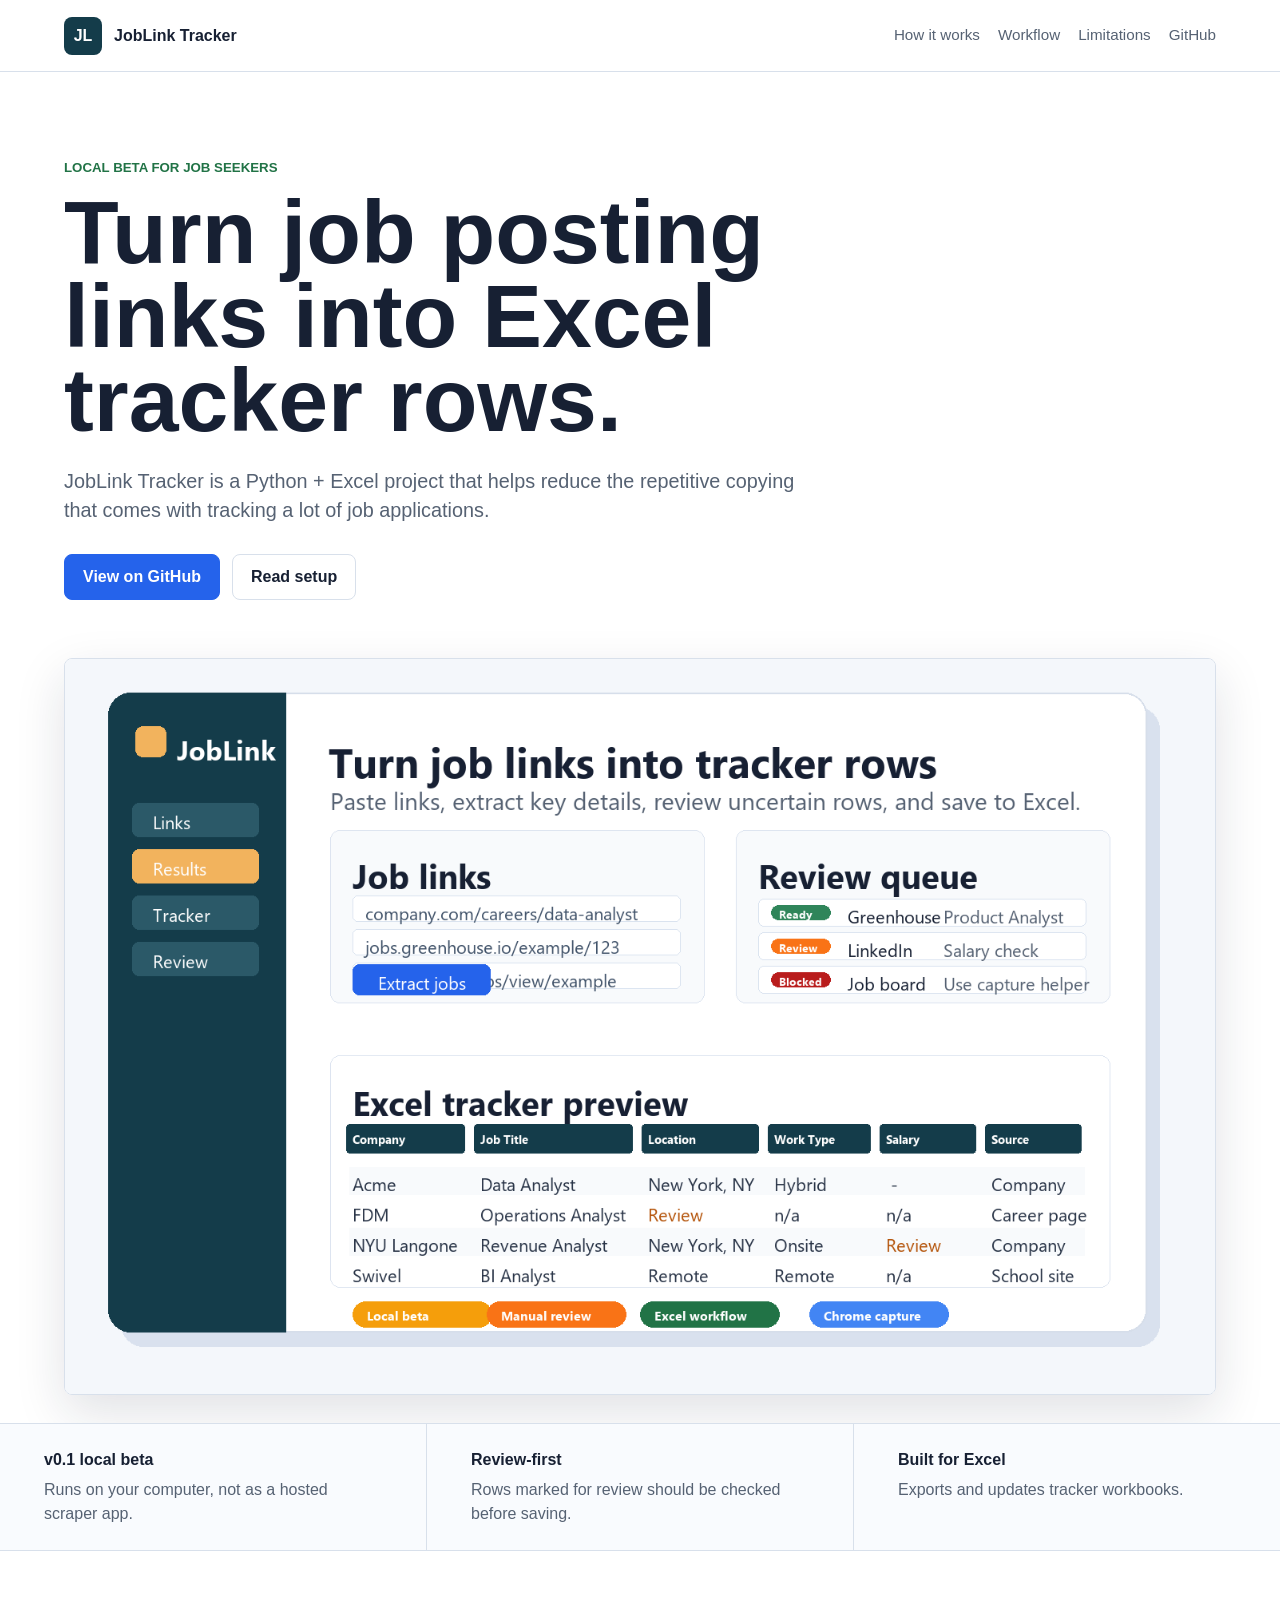
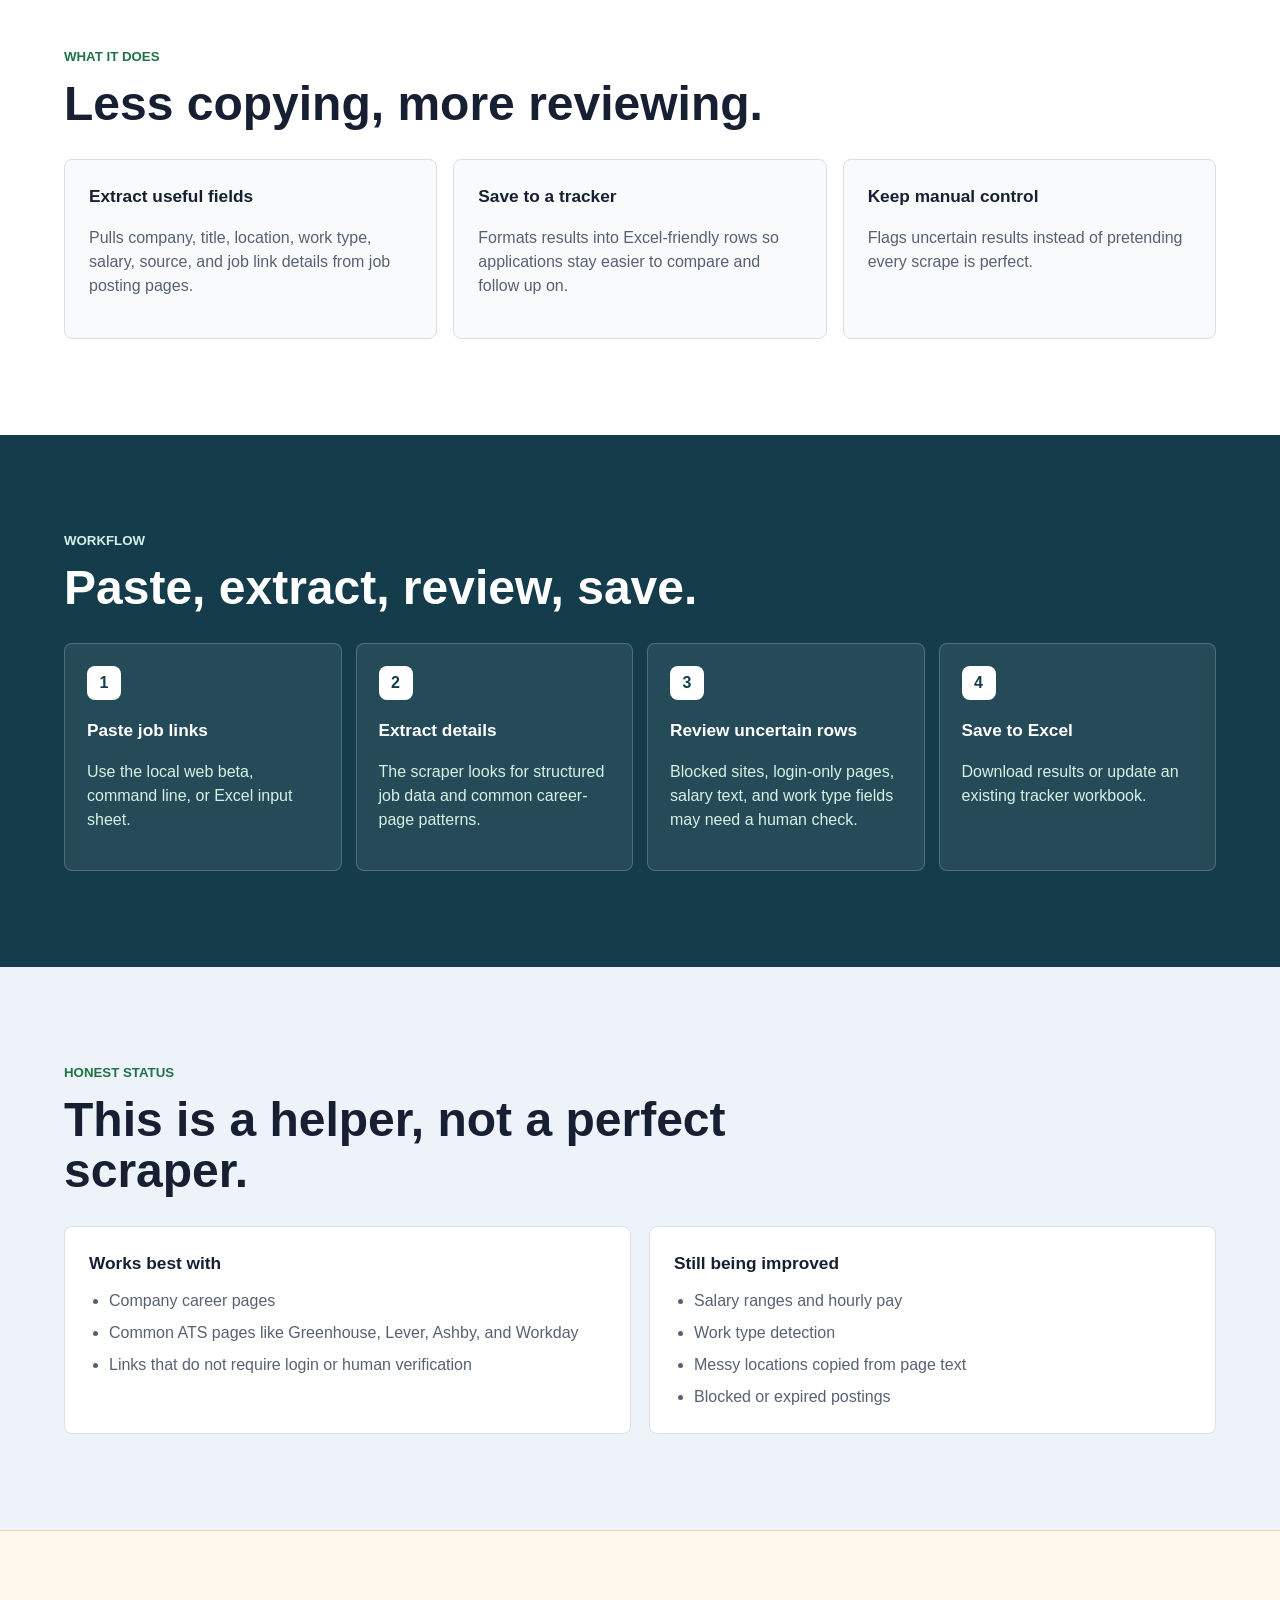
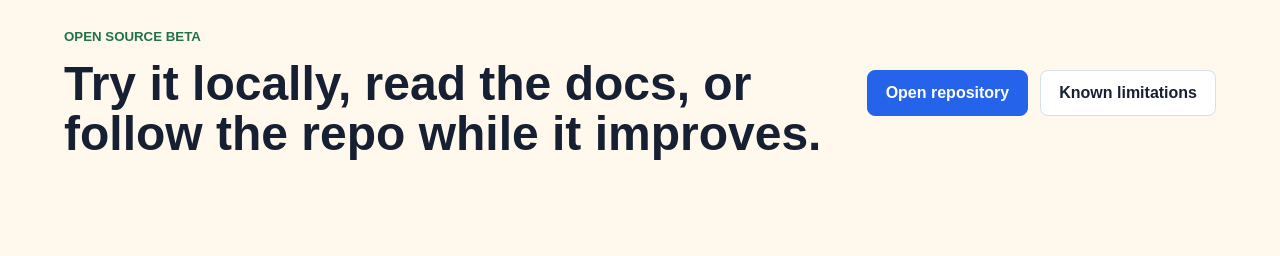
==== docs/index.html @ bec72edc "add project website" ====
<!doctype html>
<html lang="en">
<head>
  <meta charset="utf-8">
  <meta name="viewport" content="width=device-width, initial-scale=1">
  <title>JobLink Tracker</title>
  <meta name="description" content="JobLink Tracker turns job posting links into structured Excel application tracker rows.">
  <link rel="stylesheet" href="site.css">
</head>
<body>
  <header class="site-header">
    <a class="brand" href="#top" aria-label="JobLink Tracker home">
      <span class="brand-mark" aria-hidden="true">JL</span>
      <span>JobLink Tracker</span>
    </a>
    <nav aria-label="Site navigation">
      <a href="#how-it-works">How it works</a>
      <a href="#workflow">Workflow</a>
      <a href="#limitations">Limitations</a>
      <a href="https://github.com/lyjz9/joblink-tracker">GitHub</a>
    </nav>
  </header>

  <main id="top">
    <section class="intro-band">
      <div class="intro-copy">
        <p class="eyebrow">Local beta for job seekers</p>
        <h1>Turn job posting links into Excel tracker rows.</h1>
        <p class="lede">
          JobLink Tracker is a Python + Excel project that helps reduce the repetitive copying that comes with tracking a lot of job applications.
        </p>
        <div class="actions" aria-label="Primary links">
          <a class="button primary" href="https://github.com/lyjz9/joblink-tracker">View on GitHub</a>
          <a class="button secondary" href="https://github.com/lyjz9/joblink-tracker#setup">Read setup</a>
        </div>
      </div>
      <figure class="preview">
        <img src="assets/joblink-preview.png" alt="Preview of JobLink Tracker turning pasted links into reviewable Excel tracker rows.">
      </figure>
    </section>

    <section class="status-strip" aria-label="Project status">
      <div>
        <strong>v0.1 local beta</strong>
        <span>Runs on your computer, not as a hosted scraper app.</span>
      </div>
      <div>
        <strong>Review-first</strong>
        <span>Rows marked for review should be checked before saving.</span>
      </div>
      <div>
        <strong>Built for Excel</strong>
        <span>Exports and updates tracker workbooks.</span>
      </div>
    </section>

    <section class="content-band" id="how-it-works">
      <div class="section-heading">
        <p class="eyebrow">What it does</p>
        <h2>Less copying, more reviewing.</h2>
      </div>
      <div class="feature-grid">
        <article>
          <h3>Extract useful fields</h3>
          <p>Pulls company, title, location, work type, salary, source, and job link details from job posting pages.</p>
        </article>
        <article>
          <h3>Save to a tracker</h3>
          <p>Formats results into Excel-friendly rows so applications stay easier to compare and follow up on.</p>
        </article>
        <article>
          <h3>Keep manual control</h3>
          <p>Flags uncertain results instead of pretending every scrape is perfect.</p>
        </article>
      </div>
    </section>

    <section class="workflow-band" id="workflow">
      <div class="section-heading">
        <p class="eyebrow">Workflow</p>
        <h2>Paste, extract, review, save.</h2>
      </div>
      <ol class="steps">
        <li>
          <span>1</span>
          <div>
            <h3>Paste job links</h3>
            <p>Use the local web beta, command line, or Excel input sheet.</p>
          </div>
        </li>
        <li>
          <span>2</span>
          <div>
            <h3>Extract details</h3>
            <p>The scraper looks for structured job data and common career-page patterns.</p>
          </div>
        </li>
        <li>
          <span>3</span>
          <div>
            <h3>Review uncertain rows</h3>
            <p>Blocked sites, login-only pages, salary text, and work type fields may need a human check.</p>
          </div>
        </li>
        <li>
          <span>4</span>
          <div>
            <h3>Save to Excel</h3>
            <p>Download results or update an existing tracker workbook.</p>
          </div>
        </li>
      </ol>
    </section>

    <section class="content-band muted" id="limitations">
      <div class="section-heading">
        <p class="eyebrow">Honest status</p>
        <h2>This is a helper, not a perfect scraper.</h2>
      </div>
      <div class="split-list">
        <div>
          <h3>Works best with</h3>
          <ul>
            <li>Company career pages</li>
            <li>Common ATS pages like Greenhouse, Lever, Ashby, and Workday</li>
            <li>Links that do not require login or human verification</li>
          </ul>
        </div>
        <div>
          <h3>Still being improved</h3>
          <ul>
            <li>Salary ranges and hourly pay</li>
            <li>Work type detection</li>
            <li>Messy locations copied from page text</li>
            <li>Blocked or expired postings</li>
          </ul>
        </div>
      </div>
    </section>

    <section class="cta-band">
      <div>
        <p class="eyebrow">Open source beta</p>
        <h2>Try it locally, read the docs, or follow the repo while it improves.</h2>
      </div>
      <div class="actions">
        <a class="button primary" href="https://github.com/lyjz9/joblink-tracker">Open repository</a>
        <a class="button secondary" href="https://github.com/lyjz9/joblink-tracker/blob/main/docs/known_limitations.md">Known limitations</a>
      </div>
    </section>
  </main>
</body>
</html>
---- docs/site.css ----
:root {
  color-scheme: light;
  --ink: #172033;
  --muted: #566273;
  --line: #d8e0eb;
  --paper: #ffffff;
  --soft: #f4f7fb;
  --deep: #143c4a;
  --blue: #2563eb;
  --green: #217346;
  --amber: #f59e0b;
  --orange: #f97316;
}

* {
  box-sizing: border-box;
}

html {
  scroll-behavior: smooth;
}

body {
  margin: 0;
  font-family: "Segoe UI", Arial, sans-serif;
  color: var(--ink);
  background: var(--soft);
  line-height: 1.5;
}

a {
  color: inherit;
}

.site-header {
  position: sticky;
  top: 0;
  z-index: 10;
  display: flex;
  align-items: center;
  justify-content: space-between;
  gap: 24px;
  min-height: 72px;
  padding: 14px clamp(20px, 5vw, 72px);
  background: rgba(255, 255, 255, 0.95);
  border-bottom: 1px solid var(--line);
  backdrop-filter: blur(10px);
}

.brand {
  display: inline-flex;
  align-items: center;
  gap: 12px;
  font-weight: 750;
  text-decoration: none;
}

.brand-mark {
  display: inline-grid;
  place-items: center;
  width: 38px;
  height: 38px;
  border-radius: 8px;
  color: white;
  background: var(--deep);
}

nav {
  display: flex;
  flex-wrap: wrap;
  justify-content: flex-end;
  gap: 8px 18px;
  color: var(--muted);
  font-size: 0.95rem;
}

nav a {
  text-decoration: none;
}

nav a:hover {
  color: var(--ink);
}

.intro-band {
  padding: clamp(42px, 7vw, 86px) clamp(20px, 5vw, 72px) 28px;
  background: var(--paper);
}

.intro-copy {
  max-width: 980px;
}

.eyebrow {
  margin: 0 0 12px;
  color: var(--green);
  font-size: 0.83rem;
  font-weight: 800;
  text-transform: uppercase;
}

h1,
h2,
h3,
p {
  overflow-wrap: anywhere;
}

h1 {
  max-width: 900px;
  margin: 0;
  font-size: 5.6rem;
  line-height: 0.94;
  letter-spacing: 0;
}

h2 {
  margin: 0;
  font-size: 3rem;
  line-height: 1.05;
  letter-spacing: 0;
}

h3 {
  margin: 0 0 8px;
  font-size: 1.08rem;
}

.lede {
  max-width: 760px;
  margin: 24px 0 0;
  color: var(--muted);
  font-size: 1.24rem;
}

.actions {
  display: flex;
  flex-wrap: wrap;
  gap: 12px;
  margin-top: 28px;
}

.button {
  display: inline-flex;
  align-items: center;
  justify-content: center;
  min-height: 46px;
  padding: 0 18px;
  border-radius: 8px;
  border: 1px solid var(--line);
  font-weight: 700;
  text-decoration: none;
}

.button.primary {
  color: #ffffff;
  background: var(--blue);
  border-color: var(--blue);
}

.button.secondary {
  color: var(--ink);
  background: #ffffff;
}

.preview {
  margin: clamp(32px, 6vw, 58px) auto 0;
  max-width: 1180px;
}

.preview img {
  display: block;
  width: 100%;
  height: auto;
  border: 1px solid var(--line);
  border-radius: 8px;
  box-shadow: 0 18px 50px rgba(23, 32, 51, 0.13);
}

.status-strip {
  display: grid;
  grid-template-columns: repeat(3, minmax(0, 1fr));
  gap: 1px;
  background: var(--line);
  border-top: 1px solid var(--line);
  border-bottom: 1px solid var(--line);
}

.status-strip div {
  min-height: 116px;
  padding: 24px clamp(20px, 5vw, 44px);
  background: #f9fbfe;
}

.status-strip strong,
.status-strip span {
  display: block;
}

.status-strip span {
  margin-top: 6px;
  color: var(--muted);
}

.content-band,
.workflow-band,
.cta-band {
  padding: clamp(54px, 8vw, 96px) clamp(20px, 5vw, 72px);
}

.content-band {
  background: var(--paper);
}

.content-band.muted {
  background: #edf3f8;
}

.section-heading {
  max-width: 780px;
  margin-bottom: 30px;
}

.feature-grid {
  display: grid;
  grid-template-columns: repeat(3, minmax(0, 1fr));
  gap: 16px;
}

.feature-grid article {
  min-height: 172px;
  padding: 24px;
  background: #f8fafc;
  border: 1px solid var(--line);
  border-radius: 8px;
}

.feature-grid p,
.steps p,
.split-list p,
.split-list li {
  color: var(--muted);
}

.workflow-band {
  background: var(--deep);
  color: #ffffff;
}

.workflow-band .eyebrow,
.workflow-band p {
  color: #d6f1e4;
}

.steps {
  display: grid;
  grid-template-columns: repeat(4, minmax(0, 1fr));
  gap: 14px;
  padding: 0;
  margin: 0;
  list-style: none;
}

.steps li {
  min-height: 214px;
  padding: 22px;
  background: rgba(255, 255, 255, 0.08);
  border: 1px solid rgba(255, 255, 255, 0.2);
  border-radius: 8px;
}

.steps span {
  display: inline-grid;
  place-items: center;
  width: 34px;
  height: 34px;
  margin-bottom: 18px;
  color: var(--deep);
  background: #ffffff;
  border-radius: 8px;
  font-weight: 800;
}

.split-list {
  display: grid;
  grid-template-columns: repeat(2, minmax(0, 1fr));
  gap: 18px;
}

.split-list > div {
  padding: 24px;
  background: #ffffff;
  border: 1px solid var(--line);
  border-radius: 8px;
}

.split-list ul {
  padding-left: 20px;
  margin: 12px 0 0;
}

.split-list li + li {
  margin-top: 8px;
}

.cta-band {
  display: flex;
  align-items: center;
  justify-content: space-between;
  gap: 30px;
  background: #fff8ed;
  border-top: 1px solid #f3d5a8;
}

.cta-band h2 {
  max-width: 760px;
}

.cta-band .actions {
  margin-top: 0;
}

@media (max-width: 860px) {
  .site-header,
  .cta-band {
    align-items: flex-start;
    flex-direction: column;
  }

  nav {
    justify-content: flex-start;
  }

  .status-strip,
  .feature-grid,
  .steps,
  .split-list {
    grid-template-columns: 1fr;
  }

  h1 {
    font-size: 3.4rem;
  }

  h2 {
    font-size: 2.15rem;
  }

  .steps li,
  .feature-grid article {
    min-height: auto;
  }
}

@media (max-width: 520px) {
  h1 {
    font-size: 2.65rem;
  }

  h2 {
    font-size: 1.85rem;
  }
}
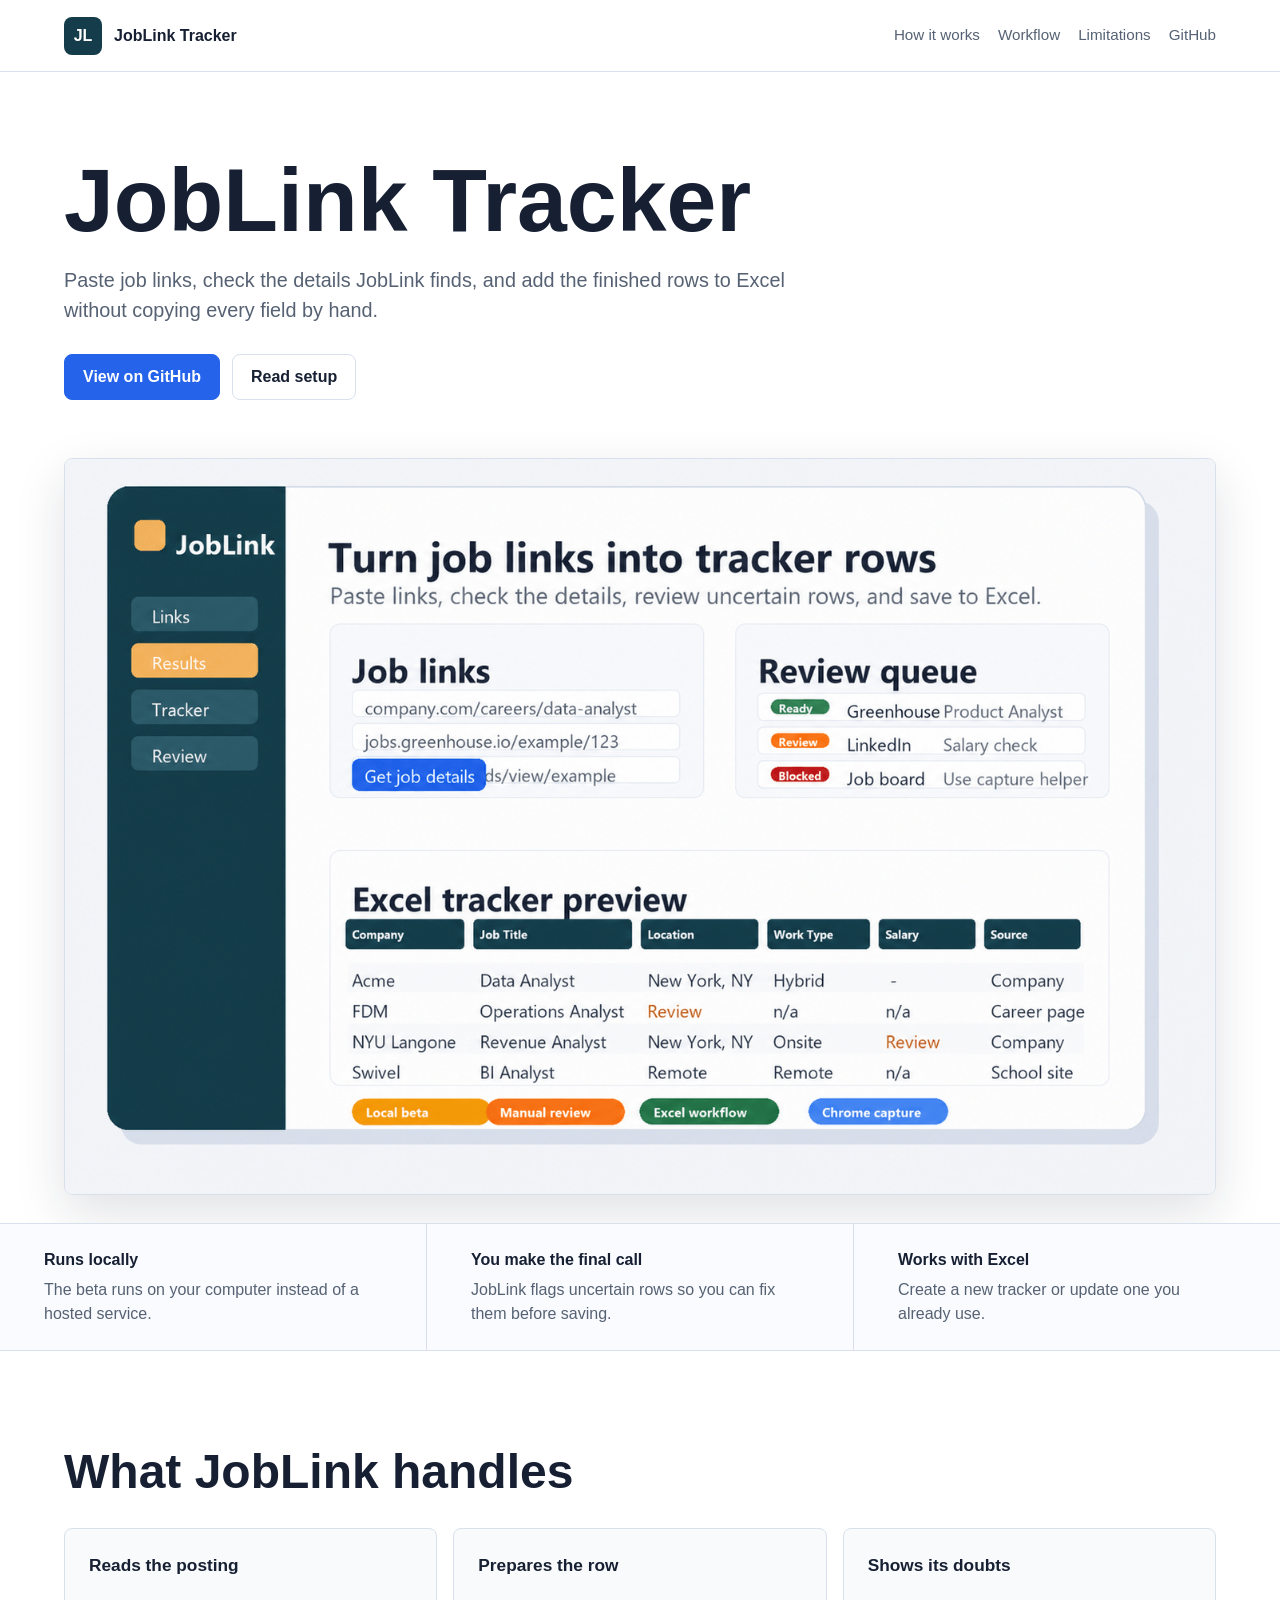
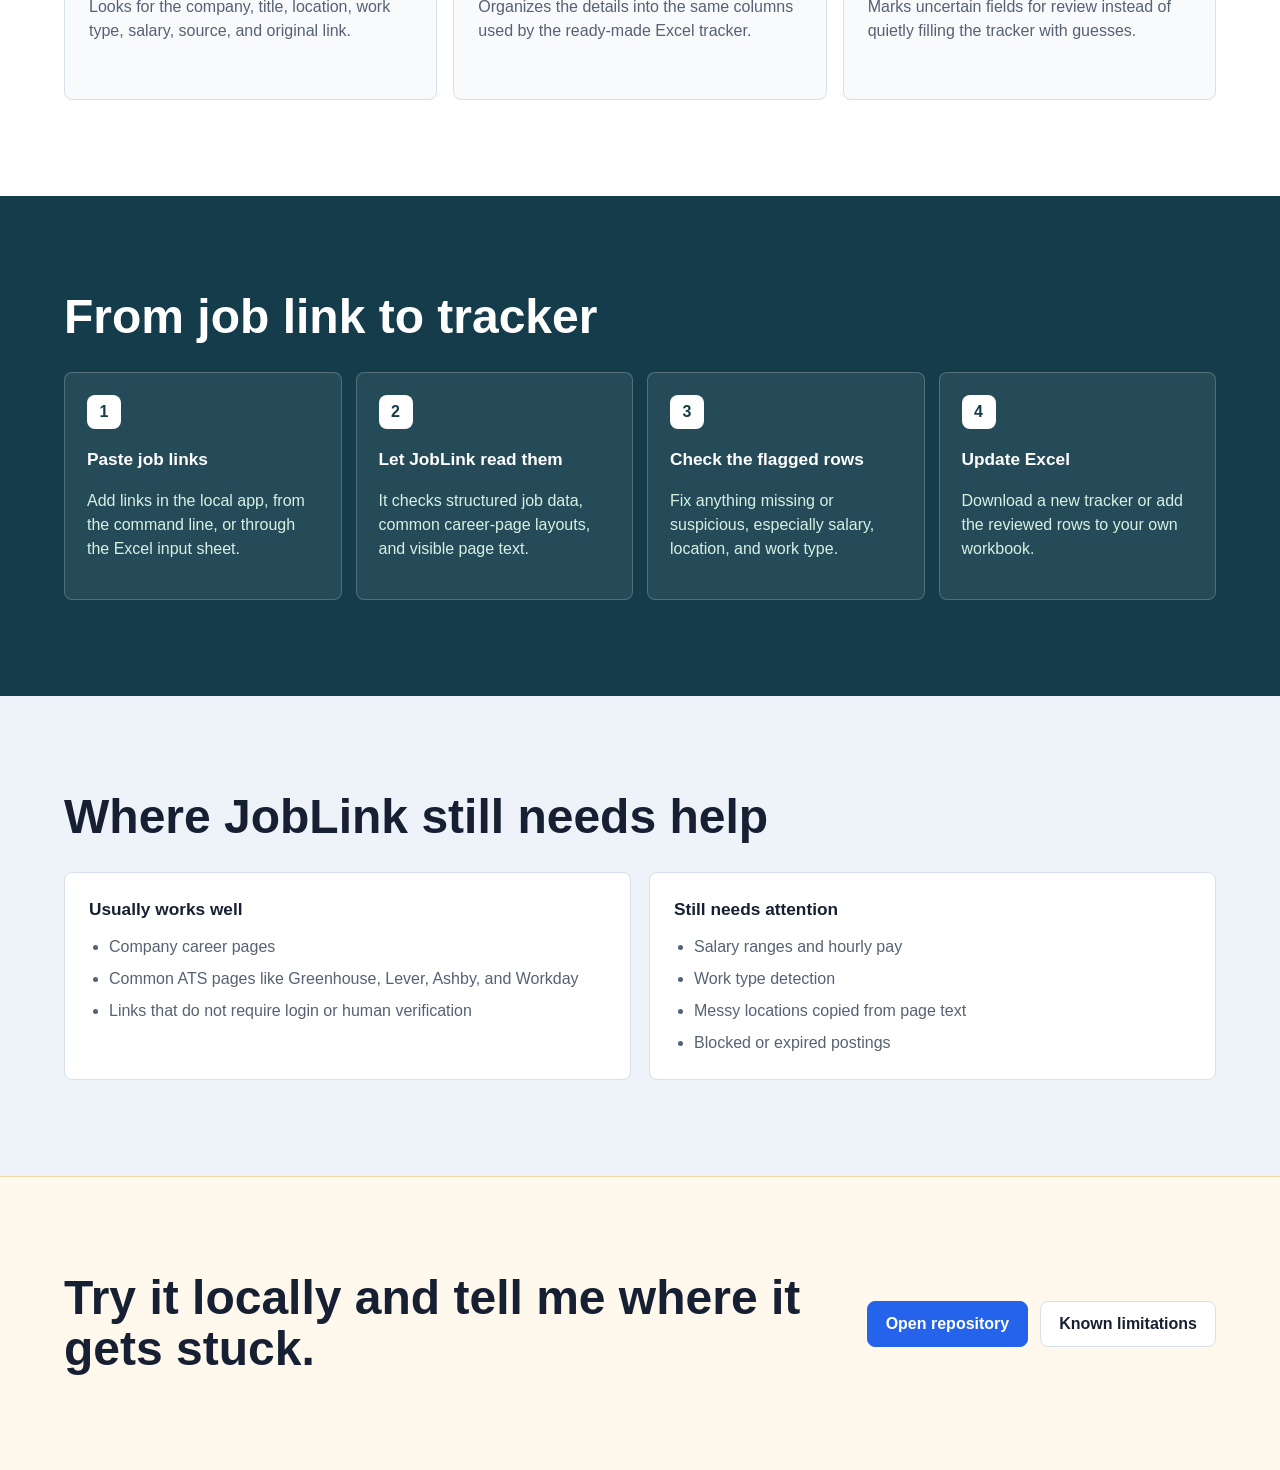
==== commit fd8c22ff: "Humanize public-facing copy" ====
--- a/docs/index.html
+++ b/docs/index.html
@@ -4,7 +4,7 @@
   <meta charset="utf-8">
   <meta name="viewport" content="width=device-width, initial-scale=1">
   <title>JobLink Tracker</title>
-  <meta name="description" content="JobLink Tracker turns job posting links into structured Excel application tracker rows.">
+  <meta name="description" content="JobLink Tracker pulls useful details from job postings and adds reviewed rows to Excel.">
   <link rel="stylesheet" href="site.css">
 </head>
 <body>
@@ -24,10 +24,9 @@
   <main id="top">
     <section class="intro-band">
       <div class="intro-copy">
-        <p class="eyebrow">Local beta for job seekers</p>
-        <h1>Turn job posting links into Excel tracker rows.</h1>
+        <h1>JobLink Tracker</h1>
         <p class="lede">
-          JobLink Tracker is a Python + Excel project that helps reduce the repetitive copying that comes with tracking a lot of job applications.
+          Paste job links, check the details JobLink finds, and add the finished rows to Excel without copying every field by hand.
         </p>
         <div class="actions" aria-label="Primary links">
           <a class="button primary" href="https://github.com/lyjz9/joblink-tracker">View on GitHub</a>
@@ -35,78 +34,76 @@
         </div>
       </div>
       <figure class="preview">
-        <img src="assets/joblink-preview.png" alt="Preview of JobLink Tracker turning pasted links into reviewable Excel tracker rows.">
+        <img src="assets/joblink-preview.png?v=2" alt="Preview of JobLink Tracker turning pasted links into reviewable Excel tracker rows.">
       </figure>
     </section>
 
     <section class="status-strip" aria-label="Project status">
       <div>
-        <strong>v0.1 local beta</strong>
-        <span>Runs on your computer, not as a hosted scraper app.</span>
+        <strong>Runs locally</strong>
+        <span>The beta runs on your computer instead of a hosted service.</span>
       </div>
       <div>
-        <strong>Review-first</strong>
-        <span>Rows marked for review should be checked before saving.</span>
+        <strong>You make the final call</strong>
+        <span>JobLink flags uncertain rows so you can fix them before saving.</span>
       </div>
       <div>
-        <strong>Built for Excel</strong>
-        <span>Exports and updates tracker workbooks.</span>
+        <strong>Works with Excel</strong>
+        <span>Create a new tracker or update one you already use.</span>
       </div>
     </section>
 
     <section class="content-band" id="how-it-works">
       <div class="section-heading">
-        <p class="eyebrow">What it does</p>
-        <h2>Less copying, more reviewing.</h2>
+        <h2>What JobLink handles</h2>
       </div>
       <div class="feature-grid">
         <article>
-          <h3>Extract useful fields</h3>
-          <p>Pulls company, title, location, work type, salary, source, and job link details from job posting pages.</p>
+          <h3>Reads the posting</h3>
+          <p>Looks for the company, title, location, work type, salary, source, and original link.</p>
         </article>
         <article>
-          <h3>Save to a tracker</h3>
-          <p>Formats results into Excel-friendly rows so applications stay easier to compare and follow up on.</p>
+          <h3>Prepares the row</h3>
+          <p>Organizes the details into the same columns used by the ready-made Excel tracker.</p>
         </article>
         <article>
-          <h3>Keep manual control</h3>
-          <p>Flags uncertain results instead of pretending every scrape is perfect.</p>
+          <h3>Shows its doubts</h3>
+          <p>Marks uncertain fields for review instead of quietly filling the tracker with guesses.</p>
         </article>
       </div>
     </section>
 
     <section class="workflow-band" id="workflow">
       <div class="section-heading">
-        <p class="eyebrow">Workflow</p>
-        <h2>Paste, extract, review, save.</h2>
+        <h2>From job link to tracker</h2>
       </div>
       <ol class="steps">
         <li>
           <span>1</span>
           <div>
             <h3>Paste job links</h3>
-            <p>Use the local web beta, command line, or Excel input sheet.</p>
+            <p>Add links in the local app, from the command line, or through the Excel input sheet.</p>
           </div>
         </li>
         <li>
           <span>2</span>
           <div>
-            <h3>Extract details</h3>
-            <p>The scraper looks for structured job data and common career-page patterns.</p>
+            <h3>Let JobLink read them</h3>
+            <p>It checks structured job data, common career-page layouts, and visible page text.</p>
           </div>
         </li>
         <li>
           <span>3</span>
           <div>
-            <h3>Review uncertain rows</h3>
-            <p>Blocked sites, login-only pages, salary text, and work type fields may need a human check.</p>
+            <h3>Check the flagged rows</h3>
+            <p>Fix anything missing or suspicious, especially salary, location, and work type.</p>
           </div>
         </li>
         <li>
           <span>4</span>
           <div>
-            <h3>Save to Excel</h3>
-            <p>Download results or update an existing tracker workbook.</p>
+            <h3>Update Excel</h3>
+            <p>Download a new tracker or add the reviewed rows to your own workbook.</p>
           </div>
         </li>
       </ol>
@@ -114,12 +111,11 @@
 
     <section class="content-band muted" id="limitations">
       <div class="section-heading">
-        <p class="eyebrow">Honest status</p>
-        <h2>This is a helper, not a perfect scraper.</h2>
+        <h2>Where JobLink still needs help</h2>
       </div>
       <div class="split-list">
         <div>
-          <h3>Works best with</h3>
+          <h3>Usually works well</h3>
           <ul>
             <li>Company career pages</li>
             <li>Common ATS pages like Greenhouse, Lever, Ashby, and Workday</li>
@@ -127,7 +123,7 @@
           </ul>
         </div>
         <div>
-          <h3>Still being improved</h3>
+          <h3>Still needs attention</h3>
           <ul>
             <li>Salary ranges and hourly pay</li>
             <li>Work type detection</li>
@@ -140,8 +136,7 @@
 
     <section class="cta-band">
       <div>
-        <p class="eyebrow">Open source beta</p>
-        <h2>Try it locally, read the docs, or follow the repo while it improves.</h2>
+        <h2>Try it locally and tell me where it gets stuck.</h2>
       </div>
       <div class="actions">
         <a class="button primary" href="https://github.com/lyjz9/joblink-tracker">Open repository</a>
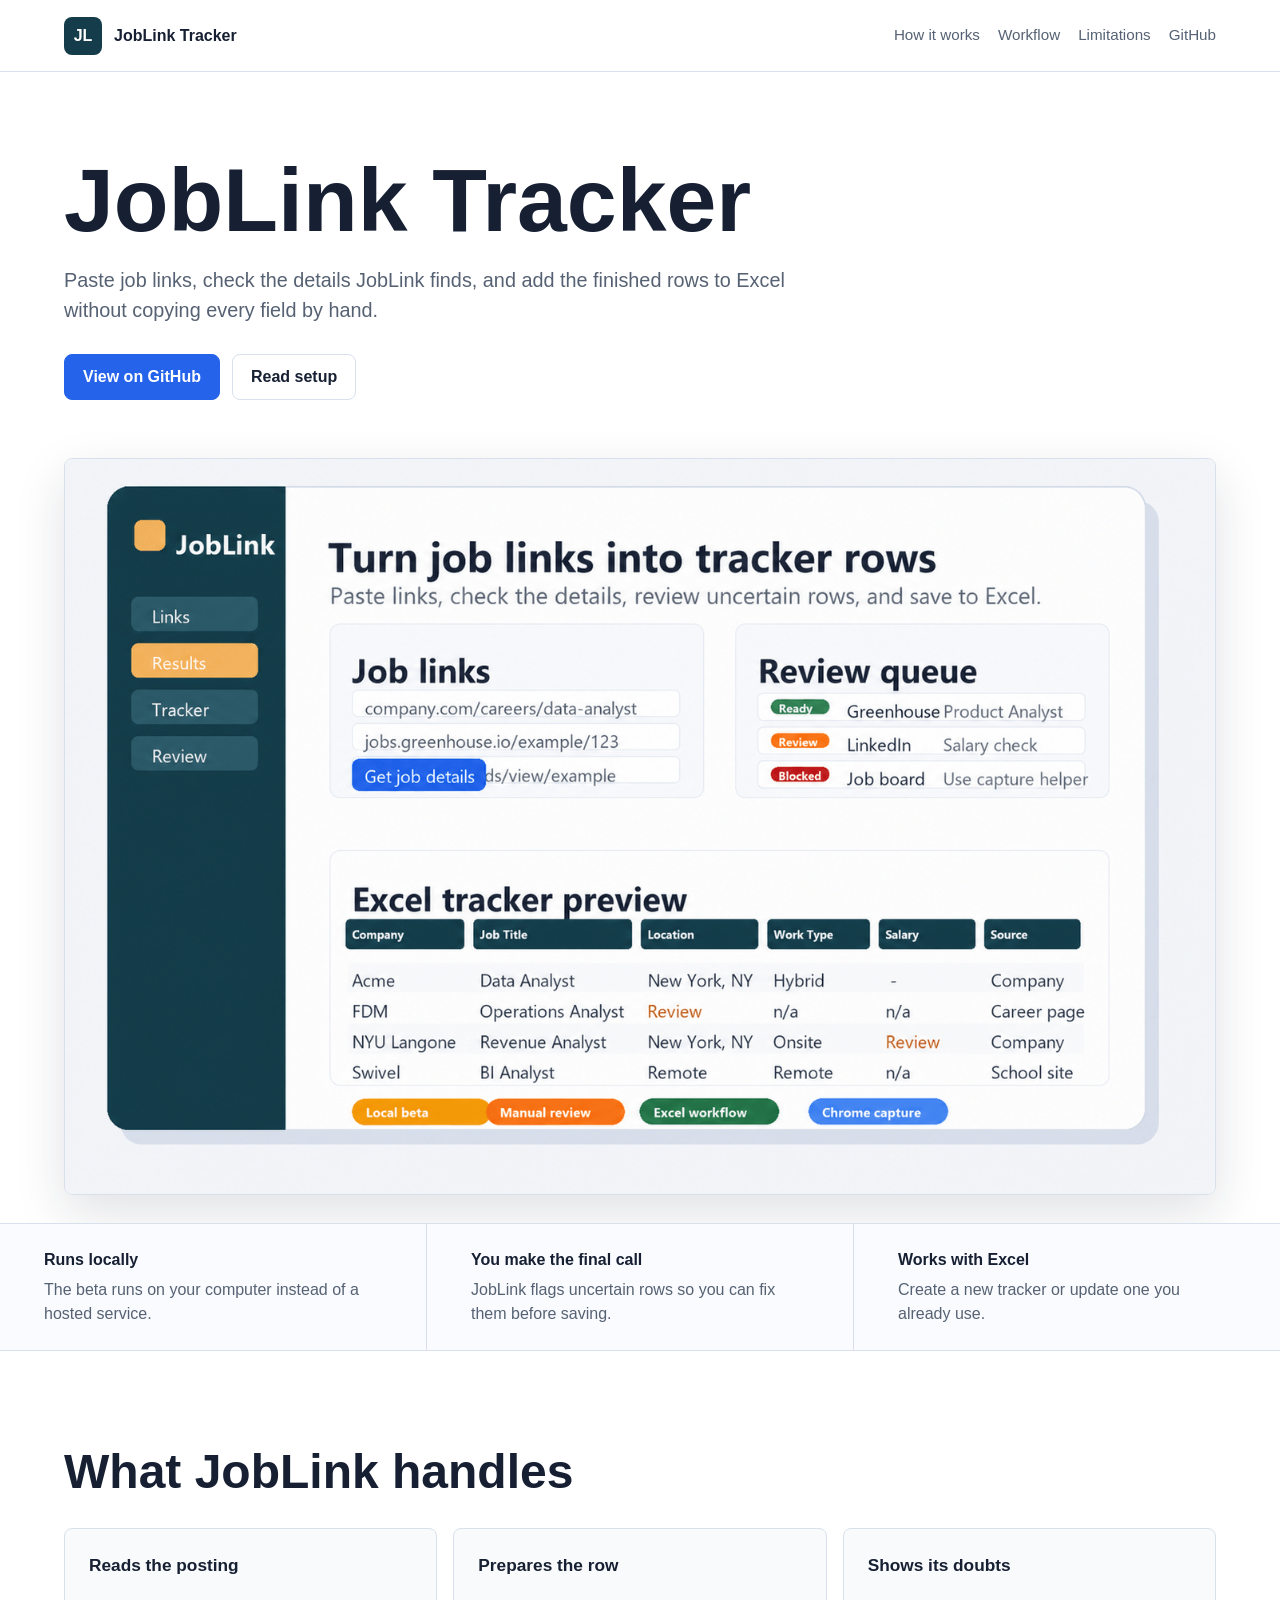
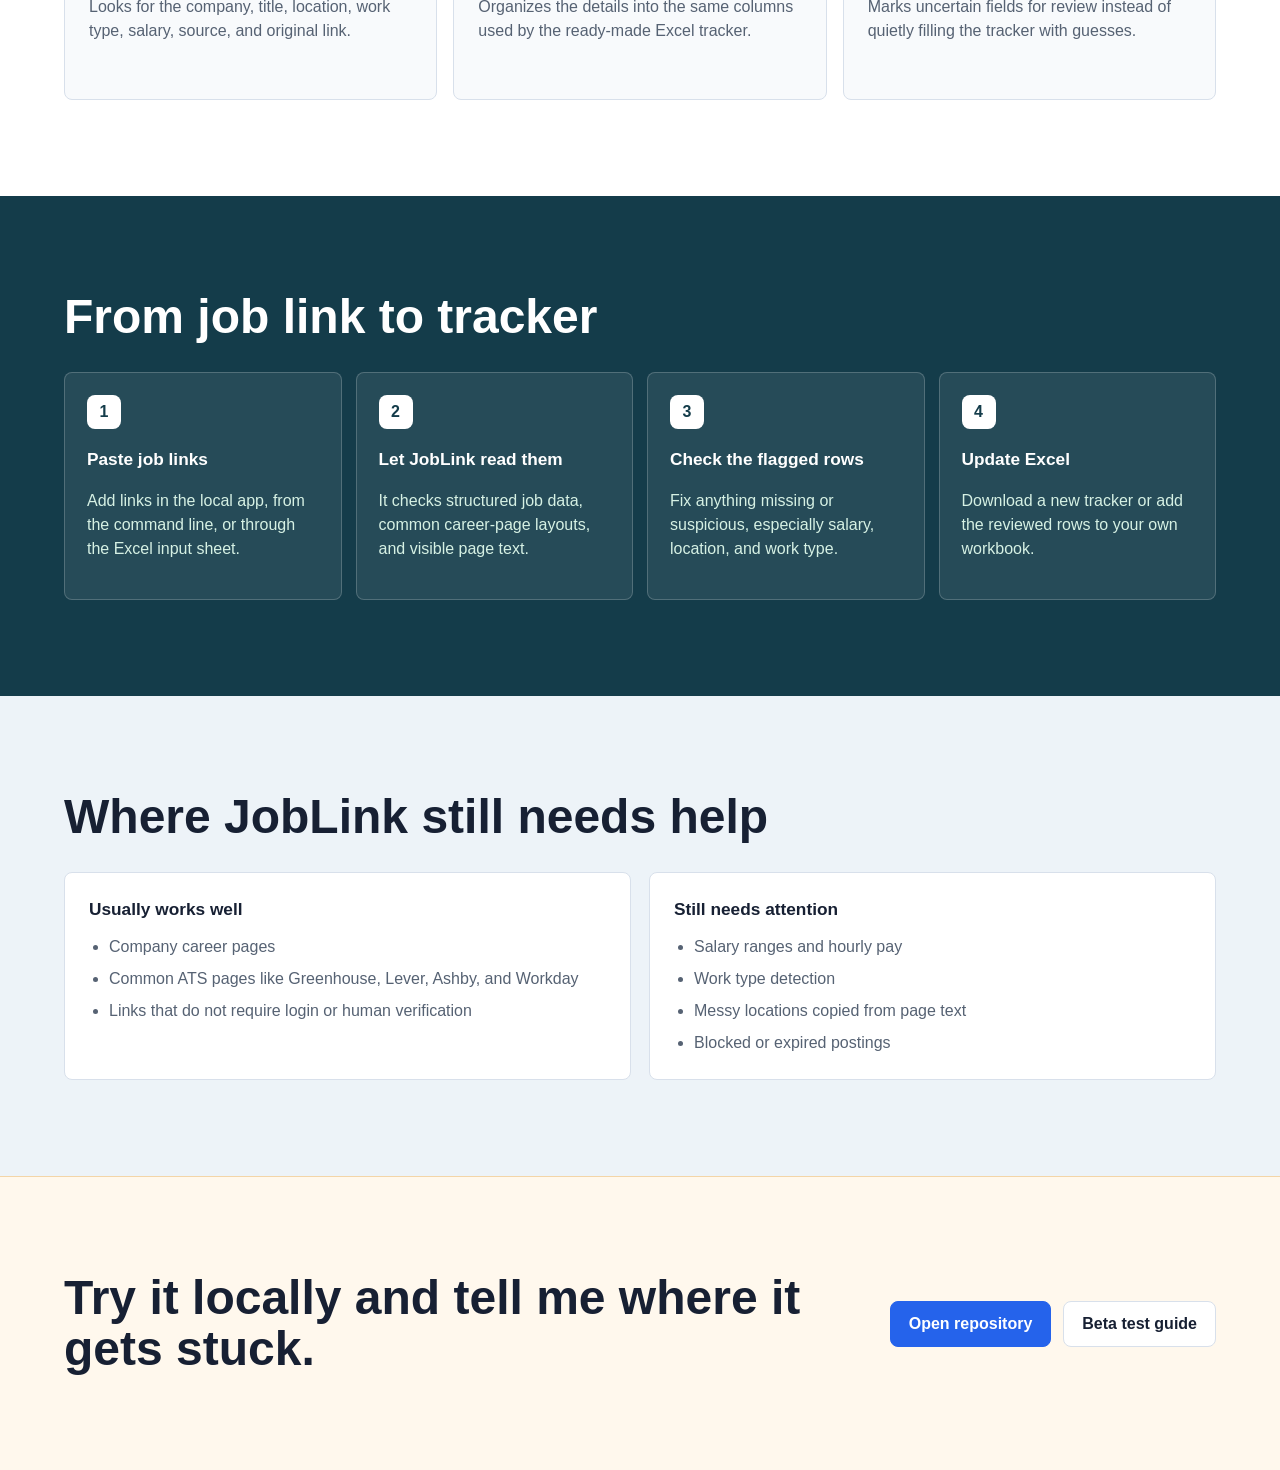
==== commit 0dc967c1: "Add private beta testing guide" ====
--- a/docs/index.html
+++ b/docs/index.html
@@ -140,7 +140,7 @@
       </div>
       <div class="actions">
         <a class="button primary" href="https://github.com/lyjz9/joblink-tracker">Open repository</a>
-        <a class="button secondary" href="https://github.com/lyjz9/joblink-tracker/blob/main/docs/known_limitations.md">Known limitations</a>
+        <a class="button secondary" href="https://github.com/lyjz9/joblink-tracker/blob/main/docs/beta_testing.md">Beta test guide</a>
       </div>
     </section>
   </main>
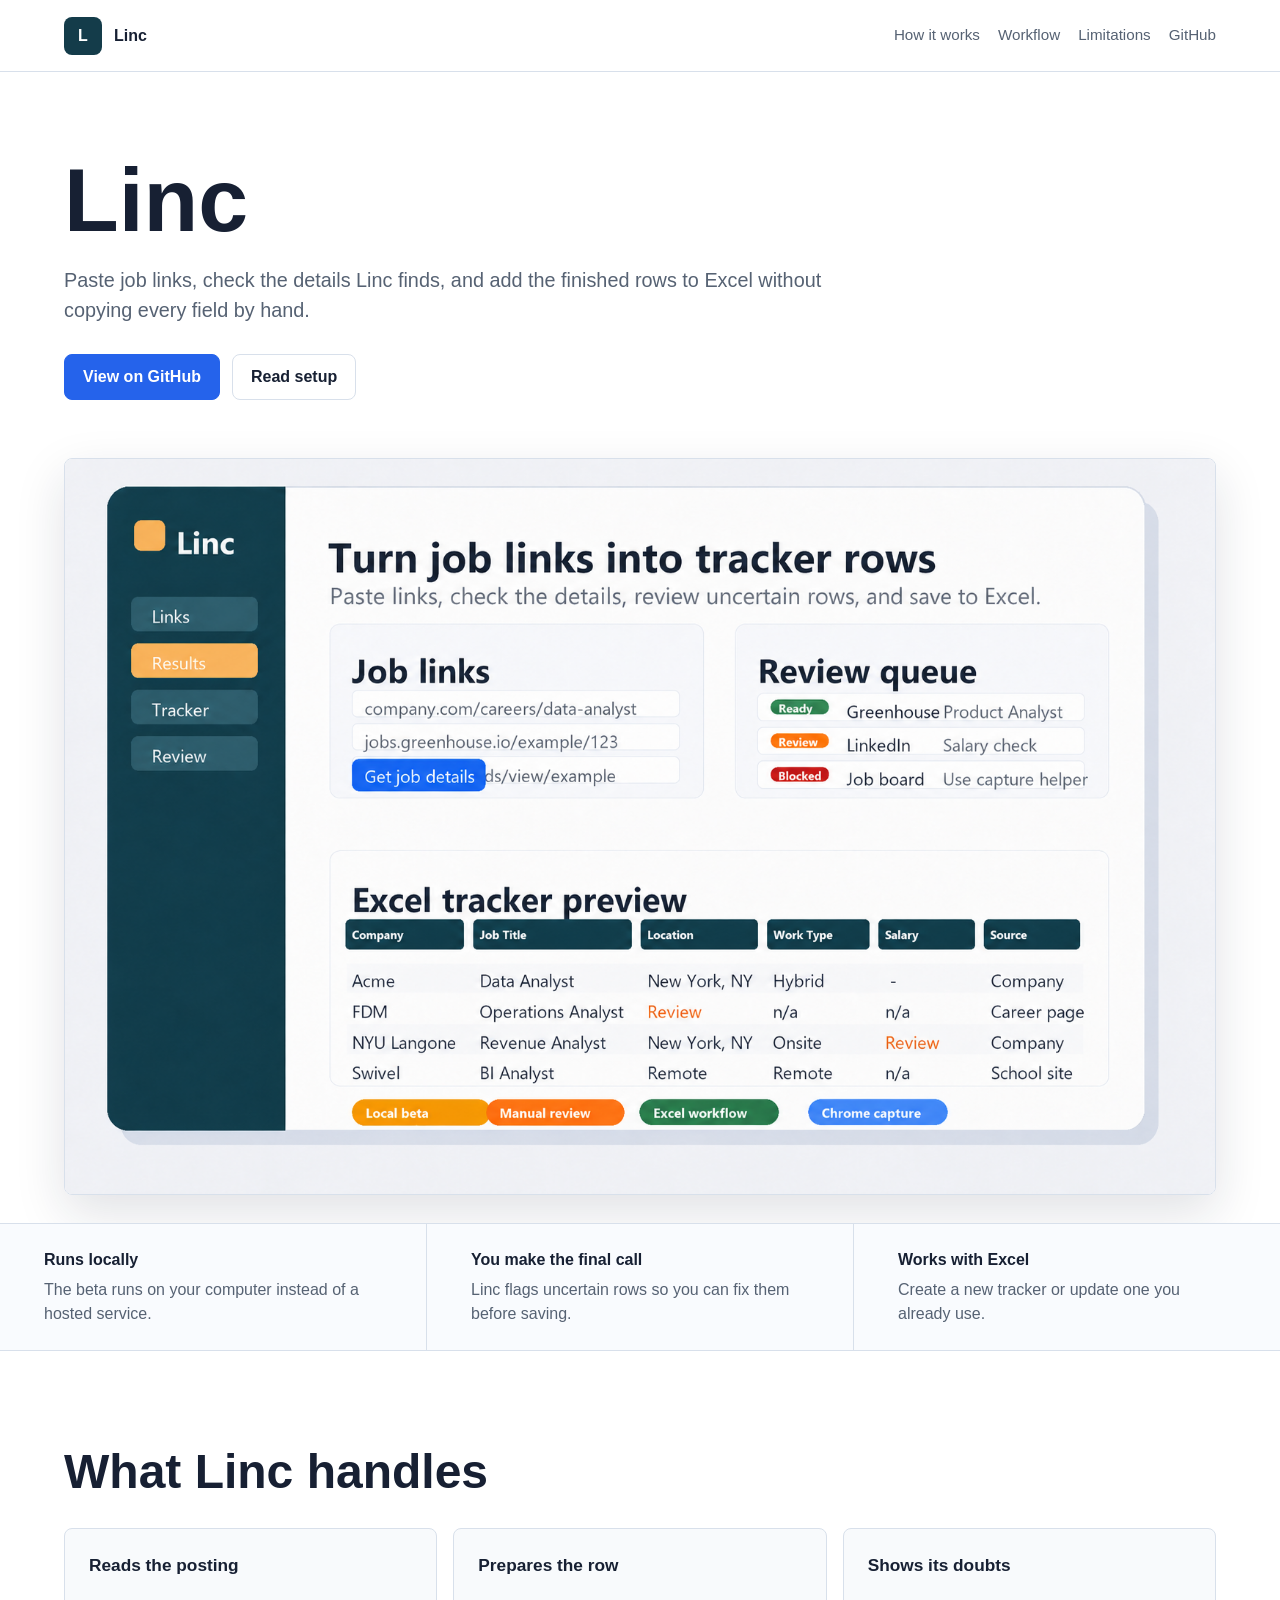
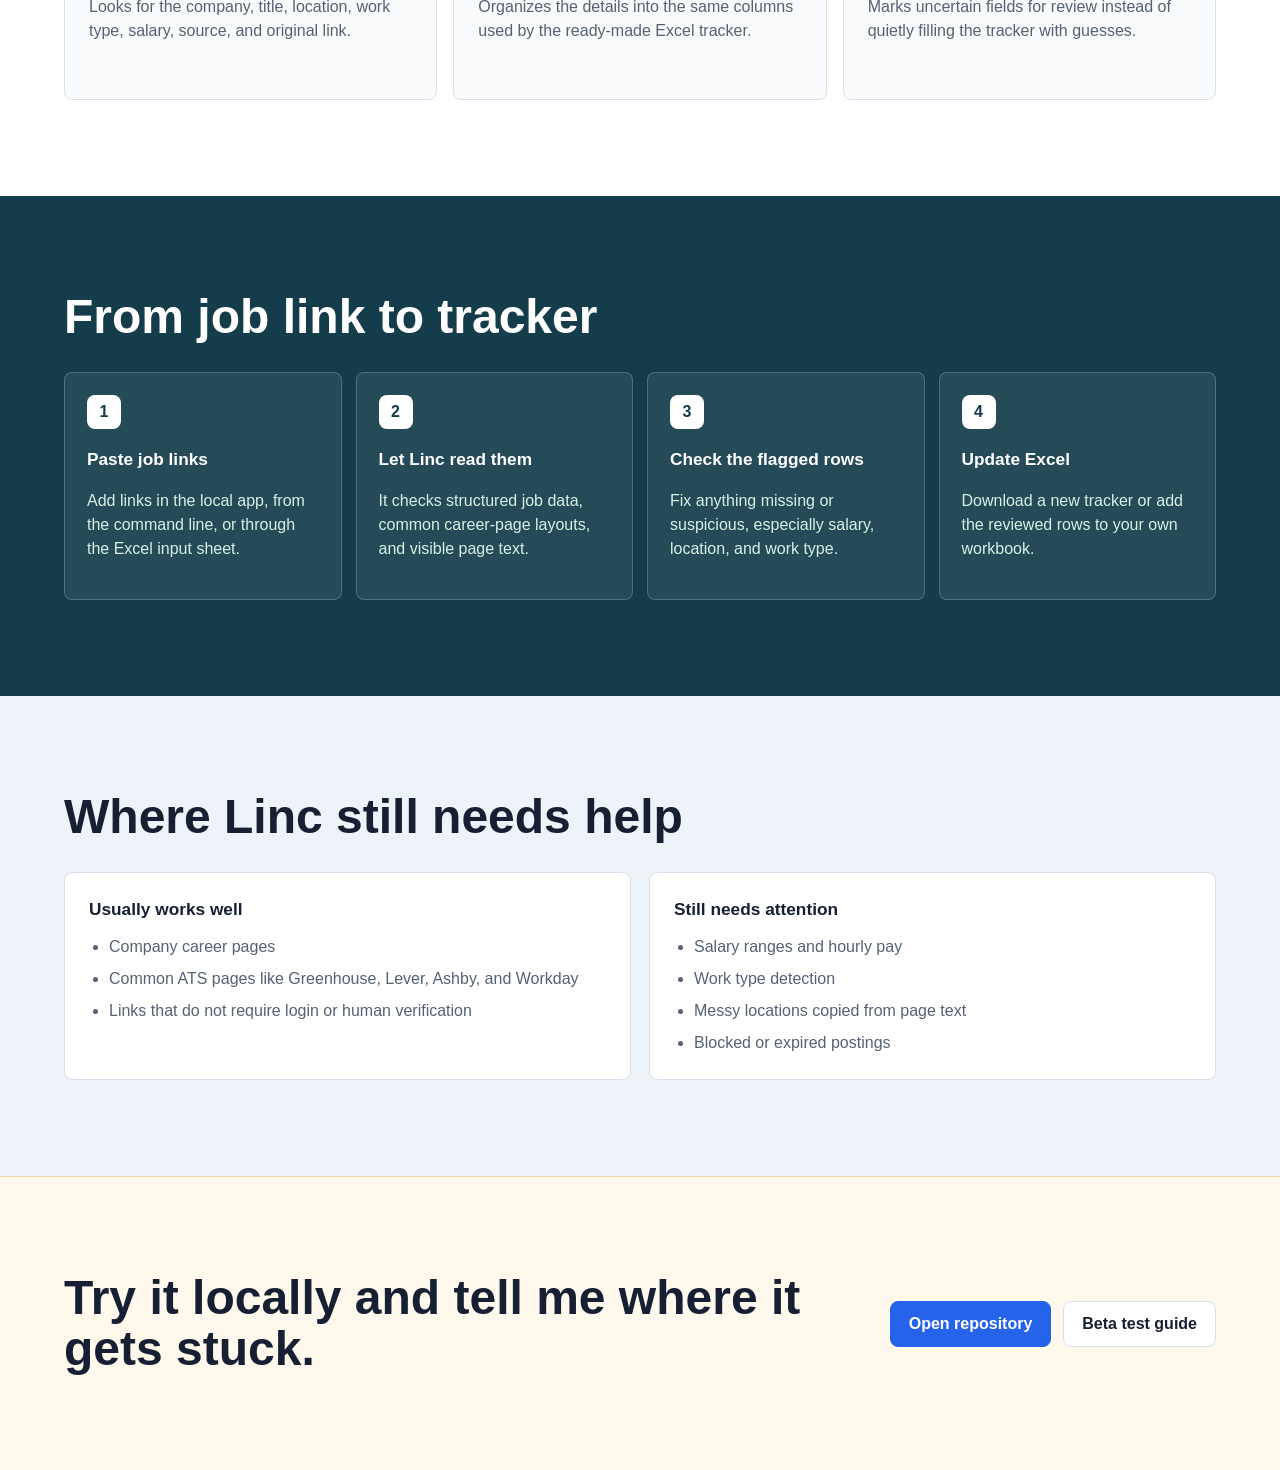
==== commit f8001393: "Rename JobLink Tracker to Linc" ====
--- a/docs/index.html
+++ b/docs/index.html
@@ -3,15 +3,15 @@
 <head>
   <meta charset="utf-8">
   <meta name="viewport" content="width=device-width, initial-scale=1">
-  <title>JobLink Tracker</title>
-  <meta name="description" content="JobLink Tracker pulls useful details from job postings and adds reviewed rows to Excel.">
+  <title>Linc</title>
+  <meta name="description" content="Linc pulls useful details from job postings and adds reviewed rows to Excel.">
   <link rel="stylesheet" href="site.css">
 </head>
 <body>
   <header class="site-header">
-    <a class="brand" href="#top" aria-label="JobLink Tracker home">
-      <span class="brand-mark" aria-hidden="true">JL</span>
-      <span>JobLink Tracker</span>
+    <a class="brand" href="#top" aria-label="Linc home">
+      <span class="brand-mark" aria-hidden="true">L</span>
+      <span>Linc</span>
     </a>
     <nav aria-label="Site navigation">
       <a href="#how-it-works">How it works</a>
@@ -24,9 +24,9 @@
   <main id="top">
     <section class="intro-band">
       <div class="intro-copy">
-        <h1>JobLink Tracker</h1>
+        <h1>Linc</h1>
         <p class="lede">
-          Paste job links, check the details JobLink finds, and add the finished rows to Excel without copying every field by hand.
+          Paste job links, check the details Linc finds, and add the finished rows to Excel without copying every field by hand.
         </p>
         <div class="actions" aria-label="Primary links">
           <a class="button primary" href="https://github.com/lyjz9/joblink-tracker">View on GitHub</a>
@@ -34,7 +34,7 @@
         </div>
       </div>
       <figure class="preview">
-        <img src="assets/joblink-preview.png?v=2" alt="Preview of JobLink Tracker turning pasted links into reviewable Excel tracker rows.">
+        <img src="assets/linc-preview.png?v=1" alt="Preview of Linc turning pasted links into reviewable Excel tracker rows.">
       </figure>
     </section>
 
@@ -45,7 +45,7 @@
       </div>
       <div>
         <strong>You make the final call</strong>
-        <span>JobLink flags uncertain rows so you can fix them before saving.</span>
+        <span>Linc flags uncertain rows so you can fix them before saving.</span>
       </div>
       <div>
         <strong>Works with Excel</strong>
@@ -55,7 +55,7 @@
 
     <section class="content-band" id="how-it-works">
       <div class="section-heading">
-        <h2>What JobLink handles</h2>
+        <h2>What Linc handles</h2>
       </div>
       <div class="feature-grid">
         <article>
@@ -88,7 +88,7 @@
         <li>
           <span>2</span>
           <div>
-            <h3>Let JobLink read them</h3>
+            <h3>Let Linc read them</h3>
             <p>It checks structured job data, common career-page layouts, and visible page text.</p>
           </div>
         </li>
@@ -111,7 +111,7 @@
 
     <section class="content-band muted" id="limitations">
       <div class="section-heading">
-        <h2>Where JobLink still needs help</h2>
+        <h2>Where Linc still needs help</h2>
       </div>
       <div class="split-list">
         <div>
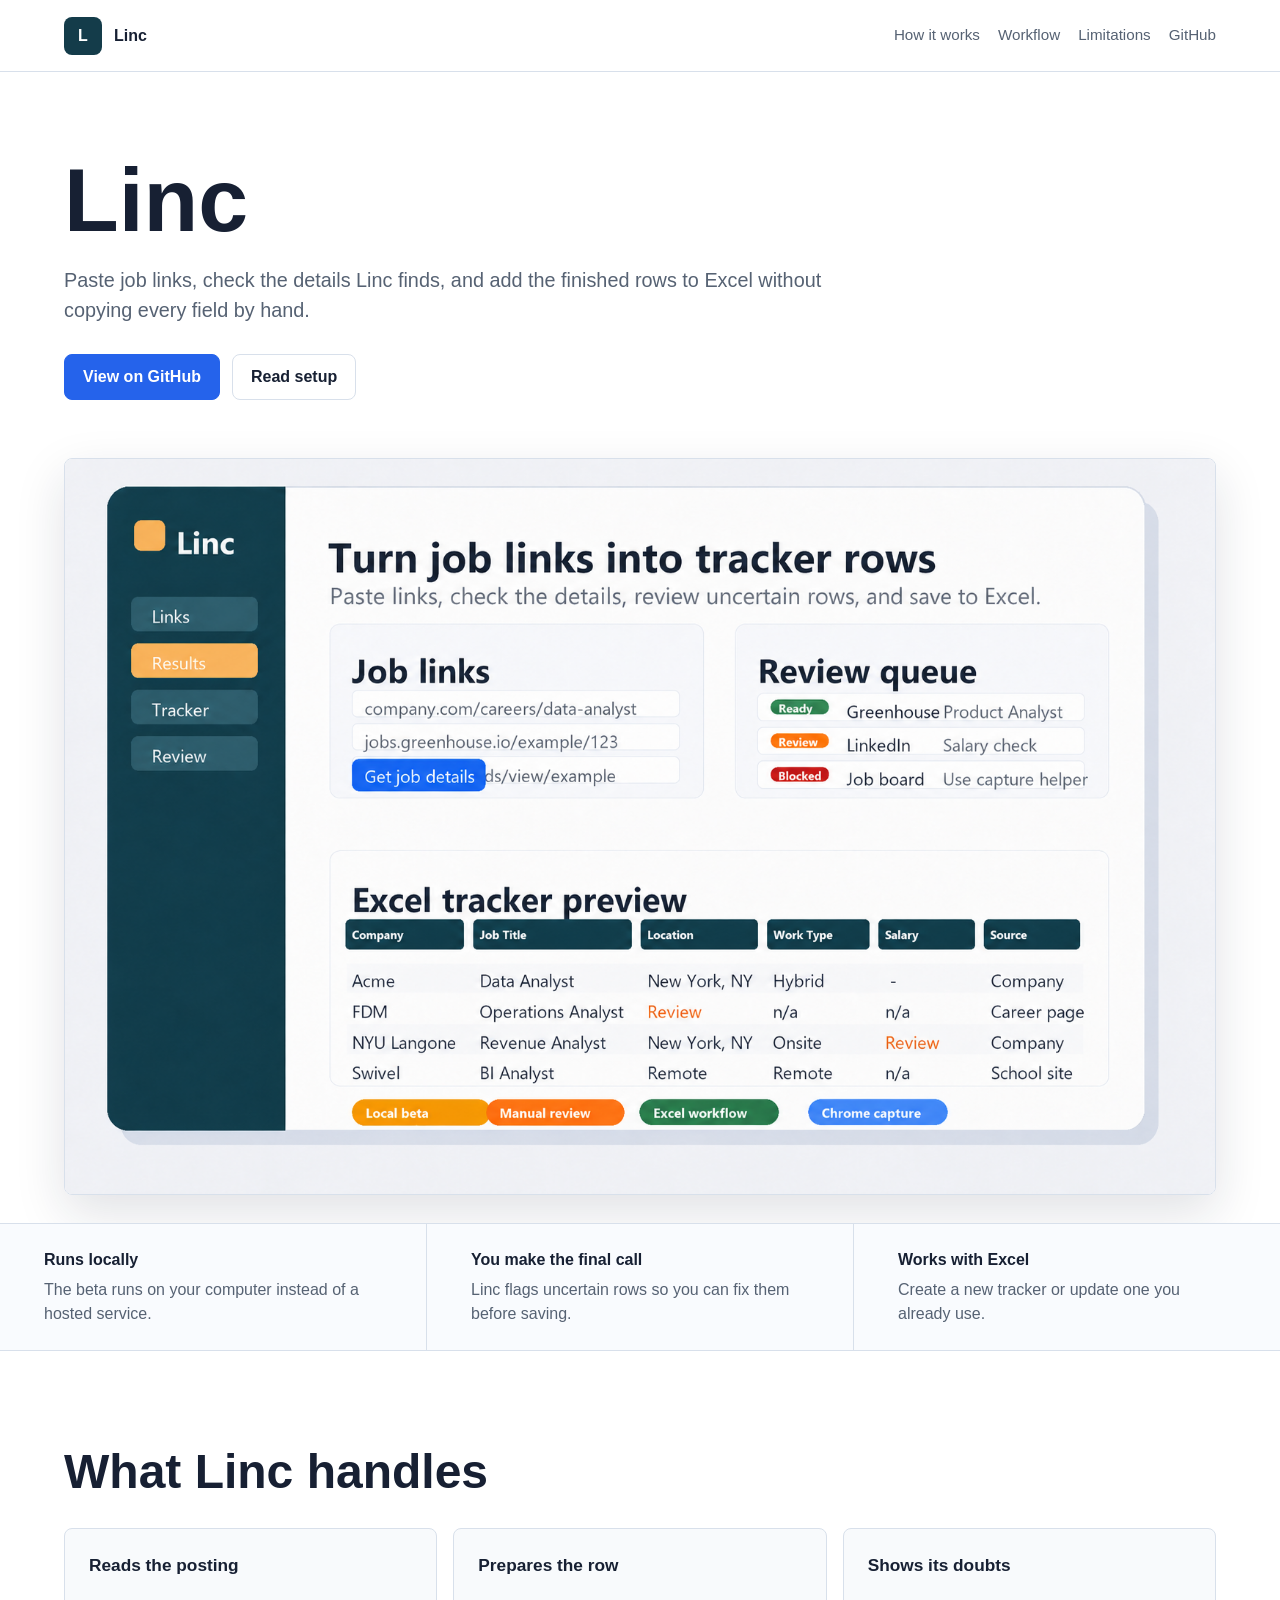
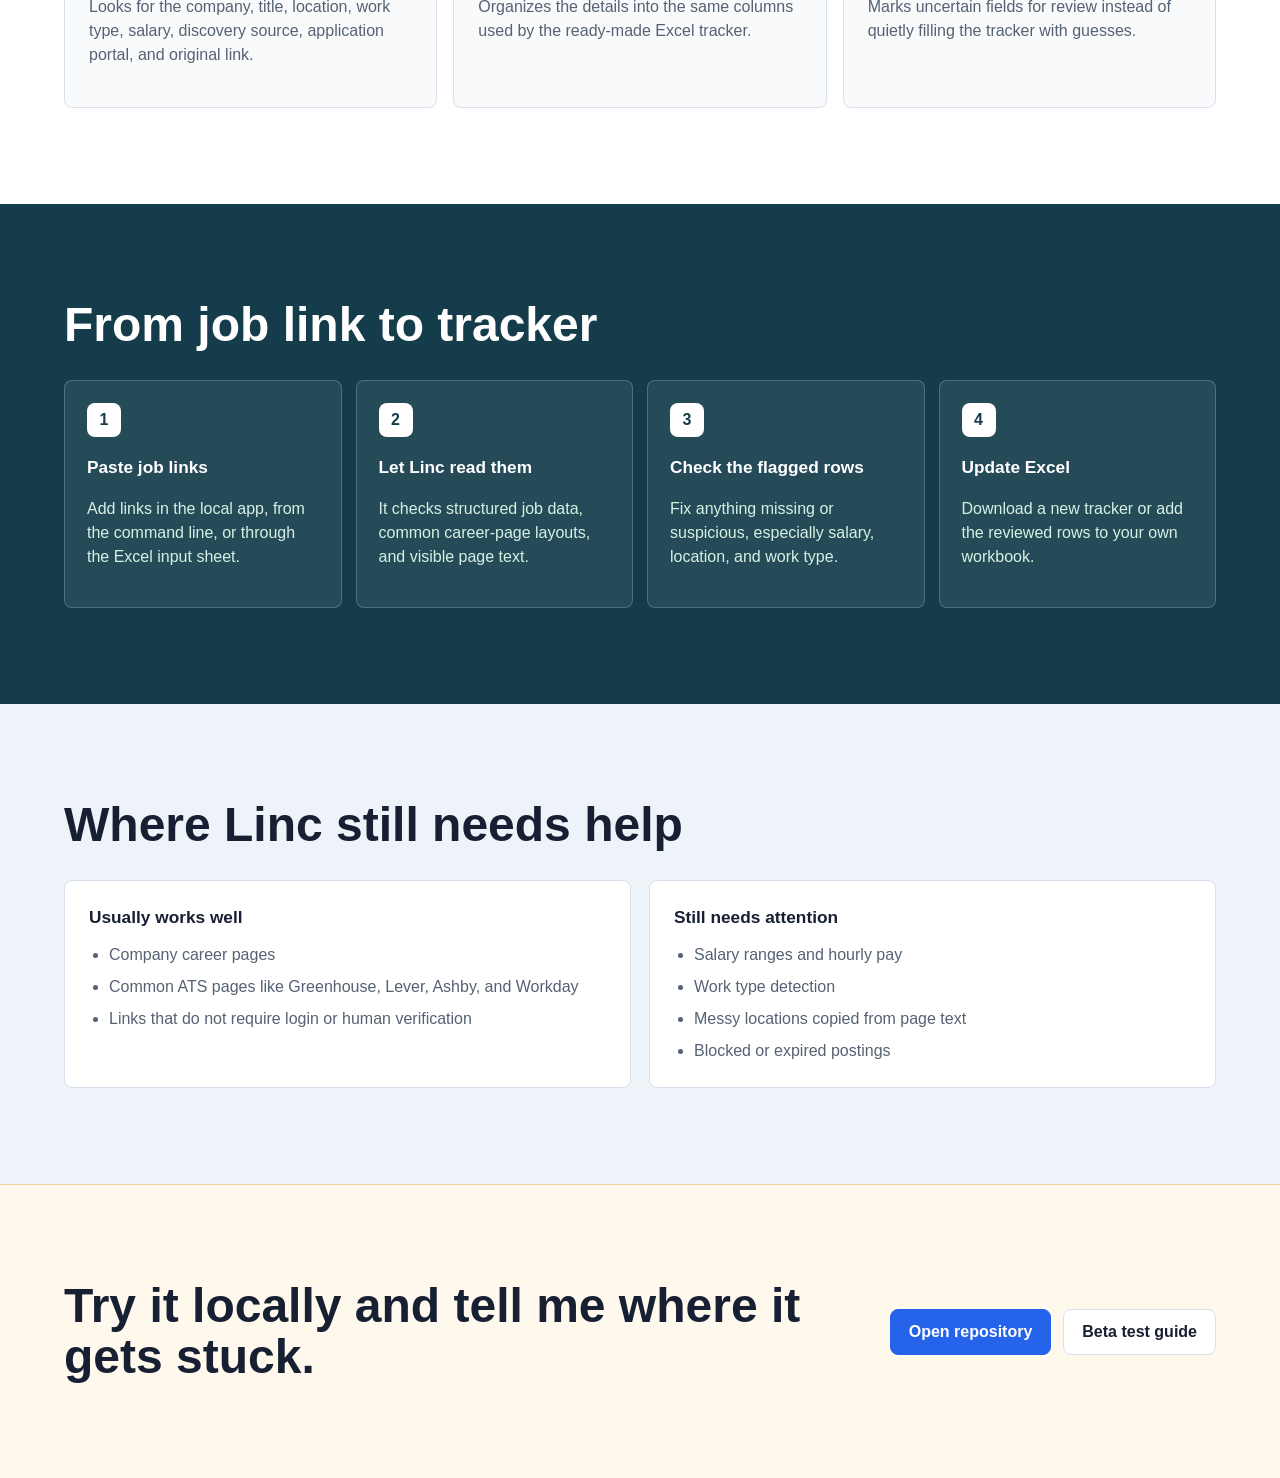
==== commit 835c0311: "Split discovery and application sources" ====
--- a/docs/index.html
+++ b/docs/index.html
@@ -60,7 +60,7 @@
       <div class="feature-grid">
         <article>
           <h3>Reads the posting</h3>
-          <p>Looks for the company, title, location, work type, salary, source, and original link.</p>
+          <p>Looks for the company, title, location, work type, salary, discovery source, application portal, and original link.</p>
         </article>
         <article>
           <h3>Prepares the row</h3>
